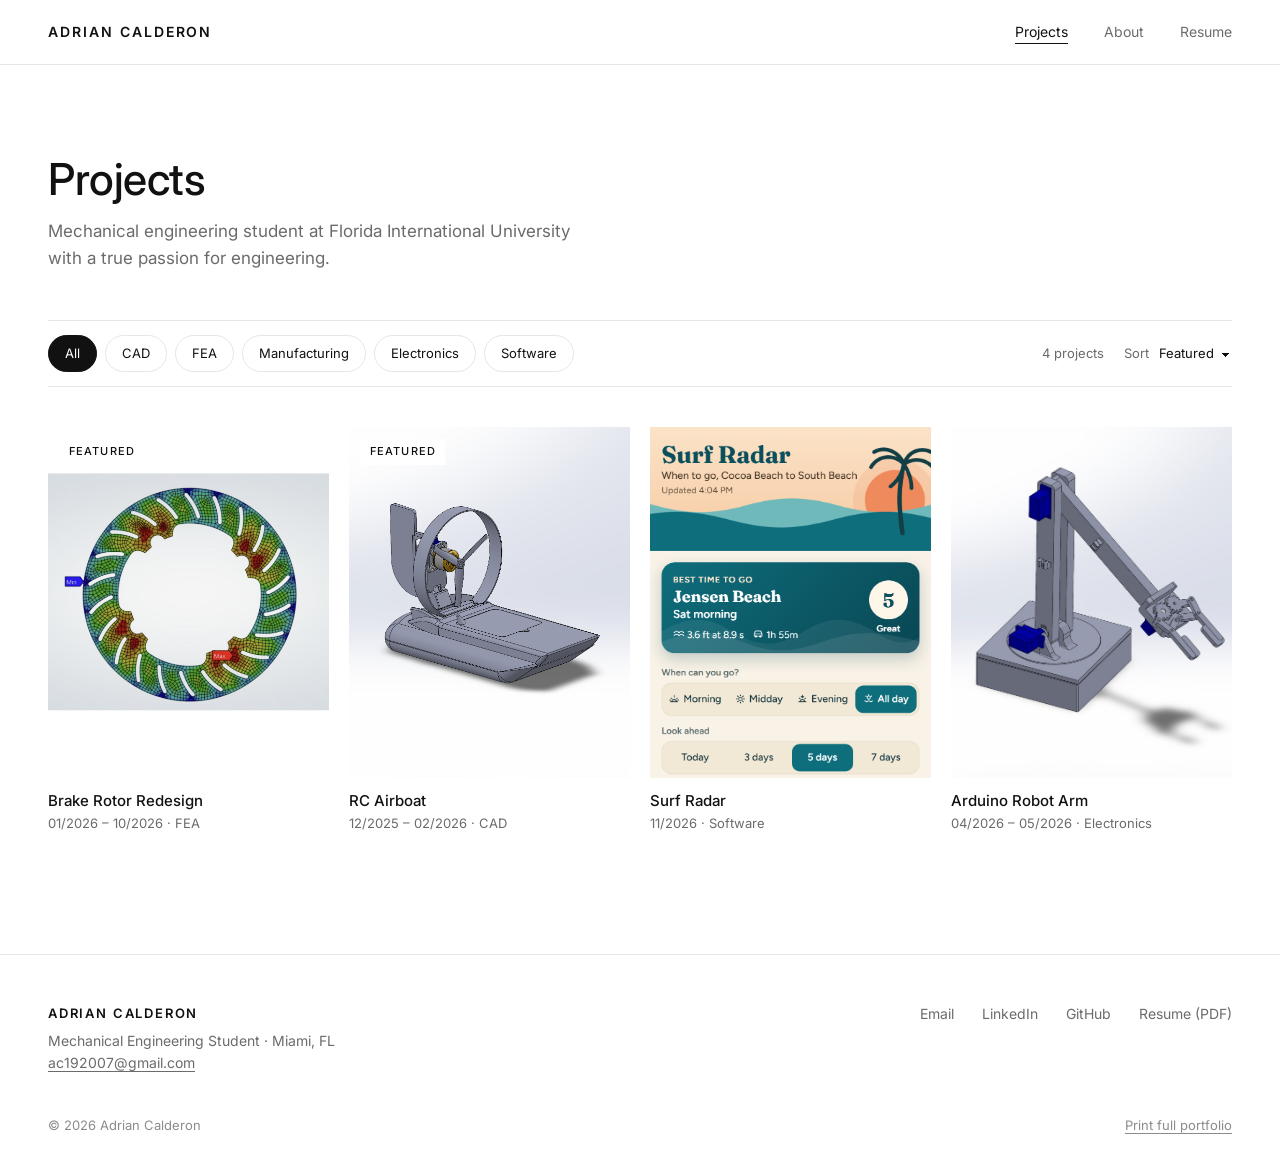
==== index.html @ 8cbf01b0 "Initial commit: mechanical engineering portfolio site Co-Authored-By: Claude Opus 5.5 <noreply@anthr" ====
<!doctype html>
<html lang="en">
<head>
  <meta charset="utf-8">
  <meta name="viewport" content="width=device-width, initial-scale=1">
  <title>Adrian Calderon · Mechanical Engineering Portfolio</title>
  <meta name="description" content="Engineering portfolio of Adrian Calderon, mechanical engineering student at Florida International University: CAD, FEA, manufacturing, electronics and software projects.">
  <meta property="og:title" content="Adrian Calderon · Mechanical Engineering Portfolio">
  <meta property="og:description" content="CAD, FEA, manufacturing, electronics and software projects.">
  <meta property="og:type" content="website">
  <link rel="icon" href="assets/favicon.svg" type="image/svg+xml">
  <link rel="preconnect" href="https://fonts.googleapis.com">
  <link rel="preconnect" href="https://fonts.gstatic.com" crossorigin>
  <link rel="stylesheet" href="https://fonts.googleapis.com/css2?family=Inter:wght@300;400;500;600&display=swap">
  <link rel="stylesheet" href="css/main.css">
  <script type="module" src="js/home.js"></script>
</head>
<body>
  <a class="skip-link" href="#main">Skip to content</a>
  <header id="site-header" class="site-header"></header>

  <main id="main" class="wrap">
    <section class="page-intro">
      <h1>Projects</h1>
      <p id="intro"></p>
    </section>

    <div class="toolbar">
      <div class="chips" id="filters" role="group" aria-label="Filter projects by skill"></div>
      <div class="toolbar-right">
        <span class="result-count" id="count" aria-live="polite"></span>
        <label class="sort">Sort
          <select id="sort">
            <option value="featured">Featured</option>
            <option value="newest">Newest</option>
          </select>
        </label>
      </div>
    </div>

    <h2 class="visually-hidden">Project list</h2>
    <ul class="grid" id="grid">
      <li class="loading">Loading projects…</li>
    </ul>
  </main>

  <footer id="site-footer" class="site-footer"></footer>
</body>
</html>
---- css/main.css ----
/* ==========================================================================
   Adrian Calderon · Portfolio
   Minimal catalog look: white space, neutral palette, thin lines.
   To change the look, start with the variables below.
   ========================================================================== */

:root {
  --bg: #ffffff;
  --text: #111111;
  --muted: #6b6b6b;      /* 5.3:1 on white, passes WCAG AA */
  --faint: #8c8c8c;
  --line: #e6e6e6;
  --surface: #f4f4f2;    /* background behind images */
  --accent: #111111;     /* buttons, active chips, focus ring */
  --accent-text: #ffffff;

  --font: "Inter", system-ui, -apple-system, "Segoe UI", Roboto, Helvetica, Arial, sans-serif;
  --wrap: 1360px;
  --gutter: clamp(16px, 4vw, 48px);
  --header-h: 64px;
  --ease: cubic-bezier(.2, .6, .2, 1);
  color-scheme: light;
}

*, *::before, *::after { box-sizing: border-box; }
html { -webkit-text-size-adjust: 100%; scroll-padding-top: calc(var(--header-h) + 16px); }
body {
  margin: 0;
  background: var(--bg);
  color: var(--text);
  font: 400 16px/1.6 var(--font);
  -webkit-font-smoothing: antialiased;
  text-rendering: optimizeLegibility;
  display: flex;
  flex-direction: column;
  min-height: 100vh;
}
main { flex: 1; }
img, svg, video { max-width: 100%; display: block; }
a { color: inherit; text-underline-offset: 3px; text-decoration-thickness: 1px; }
button, input, select { font: inherit; color: inherit; }
h1, h2, h3 { font-weight: 500; letter-spacing: -0.01em; line-height: 1.2; }
:focus-visible { outline: 2px solid var(--accent); outline-offset: 3px; }

.wrap { width: 100%; max-width: var(--wrap); margin: 0 auto; padding: 0 var(--gutter); }
.visually-hidden {
  position: absolute !important; width: 1px; height: 1px; padding: 0; margin: -1px;
  overflow: hidden; clip: rect(0 0 0 0); white-space: nowrap; border: 0;
}
.skip-link { position: absolute; left: -9999px; top: 8px; z-index: 200; background: var(--bg); padding: 8px 14px; border: 1px solid var(--text); }
.skip-link:focus { left: 16px; }

.eyebrow {
  font-size: 12px; font-weight: 500; letter-spacing: .12em; text-transform: uppercase;
  color: var(--muted); margin: 0 0 8px;
}

/* A missing image shows the neutral surface instead of a broken-image icon */
img.is-missing { visibility: hidden; }

/* ---------- Header ---------- */
.site-header {
  position: sticky; top: 0; z-index: 50;
  background: rgba(255, 255, 255, .94);
  backdrop-filter: saturate(180%) blur(8px);
  -webkit-backdrop-filter: saturate(180%) blur(8px);
  border-bottom: 1px solid var(--line);
}
.site-header .wrap { display: flex; align-items: center; justify-content: space-between; height: var(--header-h); gap: 16px; }
.brand {
  font-size: 14px; font-weight: 600; letter-spacing: .14em; text-transform: uppercase;
  text-decoration: none; white-space: nowrap;
}
.site-nav ul { display: flex; gap: clamp(16px, 3vw, 36px); list-style: none; margin: 0; padding: 0; }
.site-nav a { font-size: 14px; color: var(--muted); text-decoration: none; padding: 8px 0; transition: color .2s; }
.site-nav a:hover, .site-nav a[aria-current="page"] { color: var(--text); }
.site-nav a[aria-current="page"] { text-decoration: underline; text-underline-offset: 6px; }

/* ---------- Footer ---------- */
.site-footer { border-top: 1px solid var(--line); margin-top: 120px; padding: 48px 0 32px; font-size: 14px; }
.footer-top { display: flex; justify-content: space-between; gap: 32px; flex-wrap: wrap; }
.footer-name { font-weight: 600; letter-spacing: .14em; text-transform: uppercase; font-size: 13px; margin: 0 0 6px; }
.footer-sub { color: var(--muted); margin: 0; }
.footer-links { display: flex; flex-wrap: wrap; gap: 8px 28px; list-style: none; margin: 0; padding: 0; }
.footer-links a { text-decoration: none; color: var(--muted); }
.footer-links a:hover { color: var(--text); text-decoration: underline; }
.footer-bottom { display: flex; justify-content: space-between; gap: 16px; flex-wrap: wrap; margin-top: 40px; color: var(--faint); font-size: 13px; }
.footer-bottom a { color: var(--faint); }

/* ---------- Buttons ---------- */
.btn {
  display: inline-flex; align-items: center; justify-content: center; gap: 8px;
  min-height: 46px; padding: 0 22px;
  border: 1px solid var(--text); background: var(--bg); color: var(--text);
  font-size: 14px; font-weight: 500; letter-spacing: .02em; text-decoration: none;
  cursor: pointer; transition: background .2s, color .2s;
}
.btn:hover { background: var(--text); color: var(--bg); }
.btn-primary { background: var(--accent); color: var(--accent-text); border-color: var(--accent); }
.btn-primary:hover { background: #333; border-color: #333; color: #fff; }
.btn-block { width: 100%; }
.text-link { font-size: 14px; color: var(--muted); }
.text-link:hover { color: var(--text); }

/* ---------- Home: intro + toolbar ---------- */
.page-intro { padding: clamp(40px, 7vw, 88px) 0 clamp(28px, 4vw, 48px); }
.page-intro h1 { font-size: clamp(30px, 4vw, 44px); margin: 0 0 12px; }
.page-intro p { color: var(--muted); max-width: 560px; margin: 0; font-size: 17px; }

.toolbar {
  display: flex; align-items: center; justify-content: space-between; gap: 16px;
  border-top: 1px solid var(--line); border-bottom: 1px solid var(--line);
  padding: 14px 0; margin-bottom: 40px;
}
.chips { display: flex; gap: 8px; overflow-x: auto; scrollbar-width: none; margin: -4px; padding: 4px; }
.chips::-webkit-scrollbar { display: none; }
.chip {
  flex: none; border: 1px solid var(--line); background: var(--bg);
  border-radius: 999px; padding: 7px 16px; font-size: 13px; cursor: pointer;
  transition: border-color .2s, background .2s, color .2s;
}
.chip:hover { border-color: var(--text); }
.chip[aria-pressed="true"] { background: var(--accent); border-color: var(--accent); color: var(--accent-text); }
.toolbar-right { display: flex; align-items: center; gap: 20px; flex: none; }
.result-count { font-size: 13px; color: var(--muted); white-space: nowrap; }
.sort { display: flex; align-items: center; gap: 8px; font-size: 13px; color: var(--muted); }
.sort select {
  appearance: none; -webkit-appearance: none; border: 0; background: transparent;
  font-size: 13px; color: var(--text); padding: 6px 18px 6px 2px; cursor: pointer;
  background-image: linear-gradient(45deg, transparent 50%, currentColor 50%), linear-gradient(135deg, currentColor 50%, transparent 50%);
  background-position: right 6px top 55%, right 2px top 55%;
  background-size: 4px 4px; background-repeat: no-repeat;
}

/* ---------- Product grid + cards ---------- */
.grid { display: grid; grid-template-columns: repeat(4, minmax(0, 1fr)); gap: 48px 20px; list-style: none; margin: 0; padding: 0; }
.card a { display: block; text-decoration: none; }
.card-media { position: relative; aspect-ratio: 4 / 5; overflow: hidden; background: var(--surface); }
.card-media img {
  position: absolute; inset: 0; width: 100%; height: 100%; object-fit: cover;
  transition: transform .7s var(--ease), opacity .45s var(--ease);
}
.card-media .img-hover { opacity: 0; }
@media (hover: hover) {
  .card a:hover .img-hover, .card a:focus-visible .img-hover { opacity: 1; }
  .card a:hover .card-media img, .card a:focus-visible .card-media img { transform: scale(1.035); }
}
.card a:focus-visible { outline-offset: 6px; }
.card-badge {
  position: absolute; top: 12px; left: 12px; z-index: 1;
  background: var(--bg); padding: 4px 9px; font-size: 11px; font-weight: 500;
  letter-spacing: .1em; text-transform: uppercase;
}
.card-info { padding-top: 14px; }
.card-title { font-size: 15px; font-weight: 500; margin: 0; letter-spacing: 0; }
.card-meta { font-size: 13px; color: var(--muted); margin: 3px 0 0; }
.card a:hover .card-title { text-decoration: underline; text-underline-offset: 4px; }
.empty-state { color: var(--muted); padding: 64px 0; text-align: center; }
.grid > .loading, .grid > .empty-state { grid-column: 1 / -1; }

/* ---------- Project page ---------- */
.breadcrumb { font-size: 13px; color: var(--muted); padding: 20px 0 24px; }
.breadcrumb ol { display: flex; flex-wrap: wrap; gap: 8px; list-style: none; margin: 0; padding: 0; }
.breadcrumb li + li::before { content: "/"; margin-right: 8px; color: var(--faint); }
.breadcrumb a { text-decoration: none; }
.breadcrumb a:hover { text-decoration: underline; }

.product { display: grid; grid-template-columns: minmax(0, 7fr) minmax(0, 5fr); gap: clamp(32px, 5vw, 80px); align-items: start; }
.product-info { position: sticky; top: calc(var(--header-h) + 24px); }

/* Gallery */
.gallery-main { margin: 0; }
.gallery-stage {
  display: block; width: 100%; padding: 0; border: 0; background: var(--surface);
  aspect-ratio: 4 / 3; cursor: zoom-in; position: relative;
}
.gallery-stage img { width: 100%; height: 100%; object-fit: contain; }
.gallery-stage .zoom-hint {
  position: absolute; right: 12px; bottom: 12px; background: var(--bg);
  font-size: 12px; padding: 4px 10px; opacity: 0; transition: opacity .2s;
}
.gallery-stage:hover .zoom-hint, .gallery-stage:focus-visible .zoom-hint { opacity: 1; }
.gallery-main figcaption { font-size: 13px; color: var(--muted); margin-top: 10px; min-height: 1.6em; }
.thumbs { display: flex; gap: 10px; list-style: none; margin: 16px 0 0; padding: 4px; overflow-x: auto; }
.thumbs button {
  display: block; width: 84px; aspect-ratio: 4 / 3; padding: 0; border: 1px solid transparent;
  background: var(--surface); cursor: pointer; opacity: .55; transition: opacity .2s, border-color .2s;
}
.thumbs button:hover { opacity: 1; }
.thumbs button[aria-current="true"] { opacity: 1; border-color: var(--text); }
.thumbs img { width: 100%; height: 100%; object-fit: cover; }

/* Info column */
.product-info h1 { font-size: clamp(28px, 3.2vw, 40px); margin: 0 0 10px; line-height: 1.1; }
.product-dates { color: var(--muted); font-size: 14px; margin: 0 0 18px; }
.tag-list { display: flex; flex-wrap: wrap; gap: 6px; list-style: none; margin: 0 0 24px; padding: 0; }
.tag-list li { font-size: 12px; border: 1px solid var(--line); padding: 3px 10px; border-radius: 999px; color: #333; }
.product-summary { font-size: 16px; line-height: 1.65; margin: 0 0 32px; color: #222; }
.specs { border-top: 1px solid var(--text); margin-bottom: 32px; }
.specs h2 { font-size: 12px; font-weight: 600; letter-spacing: .12em; text-transform: uppercase; margin: 14px 0 6px; }
.specs dl { margin: 0; }
.specs dl > div { display: flex; justify-content: space-between; gap: 16px; padding: 11px 0; border-bottom: 1px solid var(--line); font-size: 14px; }
.specs dt { color: var(--muted); }
.specs dd { margin: 0; font-weight: 500; text-align: right; }
.product-actions { display: grid; gap: 10px; }
.product-links { display: grid; grid-template-columns: repeat(auto-fit, minmax(140px, 1fr)); gap: 10px; }

/* Detail sections below the fold */
.detail { margin-top: clamp(64px, 9vw, 120px); }
.detail > h2 { font-size: 22px; margin: 0 0 24px; padding-top: 20px; border-top: 1px solid var(--line); }
.detail-intro { color: var(--muted); font-size: 14px; margin: -12px 0 24px; }

.details-jump { margin: -18px 0 28px; }

/* Project body: all sections visible + sticky "On this page" menu */
.project-body {
  display: grid; grid-template-columns: 190px minmax(0, 1fr); gap: clamp(32px, 5vw, 80px);
  margin-top: clamp(56px, 7vw, 96px); padding-top: 40px; border-top: 1px solid var(--line);
}
.toc { position: sticky; top: calc(var(--header-h) + 32px); align-self: start; }
.toc-title { font-size: 12px; font-weight: 600; letter-spacing: .12em; text-transform: uppercase; margin: 0 0 12px; }
.toc ul { list-style: none; margin: 0; padding: 0; border-left: 1px solid var(--line); }
.toc a {
  display: block; padding: 7px 0 7px 16px; margin-left: -1px; border-left: 1px solid transparent;
  font-size: 14px; color: var(--muted); text-decoration: none; transition: color .2s, border-color .2s;
}
.toc a:hover { color: var(--text); }
.toc a[aria-current="true"] { color: var(--text); border-left-color: var(--text); font-weight: 500; }
.doc-section { padding-bottom: 48px; }
.doc-section + .doc-section { border-top: 1px solid var(--line); padding-top: 40px; }
.doc-section > h2 { font-size: 24px; margin: 0 0 18px; }
.prose { max-width: 70ch; color: #2b2b2b; font-size: 16px; line-height: 1.7; }
.prose p { margin: 0 0 14px; }
.prose h3 { font-size: 17px; margin: 24px 0 8px; }
.prose ul { margin: 0 0 14px; padding-left: 20px; }
.prose li { margin-bottom: 8px; }
.prose li::marker { color: var(--faint); }
.prose > :last-child { margin-bottom: 0; }

/* 3D viewer */
model-viewer {
  width: 100%; height: clamp(340px, 62vh, 620px); background: var(--surface);
  --poster-color: var(--surface); --progress-bar-color: var(--accent);
}
.model-hint { font-size: 13px; color: var(--muted); margin-top: 10px; }

/* Before / after slider */
.compare { margin: 0 0 40px; max-width: 820px; }
.compare-frame { position: relative; overflow: hidden; background: var(--surface); --pos: 50%; user-select: none; touch-action: pan-y; }
.compare-frame img { width: 100%; height: auto; pointer-events: none; }
.compare-after { position: absolute; inset: 0; height: 100% !important; object-fit: cover; clip-path: inset(0 0 0 var(--pos)); }
.compare-handle { position: absolute; top: 0; bottom: 0; left: var(--pos); width: 1px; background: var(--text); pointer-events: none; }
.compare-handle::after {
  content: "‹ ›"; position: absolute; top: 50%; left: 50%; transform: translate(-50%, -50%);
  width: 44px; height: 44px; border-radius: 50%; background: var(--bg); border: 1px solid var(--text);
  display: grid; place-items: center; font-size: 15px; letter-spacing: .1em;
}
.compare-label {
  position: absolute; top: 12px; background: var(--bg); font-size: 11px; font-weight: 500;
  letter-spacing: .1em; text-transform: uppercase; padding: 4px 9px; pointer-events: none;
}
.compare-label.before { left: 12px; }
.compare-label.after { right: 12px; }
.compare-range {
  position: absolute; inset: 0; width: 100%; height: 100%; margin: 0;
  opacity: 0; cursor: ew-resize; -webkit-appearance: none; appearance: none;
}
.compare-frame:has(.compare-range:focus-visible) .compare-handle::after { outline: 2px solid var(--accent); outline-offset: 3px; }
.compare figcaption { font-size: 13px; color: var(--muted); margin-top: 10px; }

/* Videos */
.videos { display: grid; grid-template-columns: repeat(auto-fit, minmax(min(100%, 440px), 1fr)); gap: 32px; }
.video { margin: 0; }
.video-frame { aspect-ratio: 16 / 9; background: var(--surface); }
.video-frame iframe, .video-frame video { width: 100%; height: 100%; border: 0; }
.video figcaption { font-size: 13px; color: var(--muted); margin-top: 10px; }

/* Downloads */
.downloads { list-style: none; margin: 0; padding: 0; border-top: 1px solid var(--text); }
.downloads a {
  display: flex; align-items: center; justify-content: space-between; gap: 16px;
  padding: 18px 0; border-bottom: 1px solid var(--line); text-decoration: none;
}
.downloads a:hover .dl-name { text-decoration: underline; }
.dl-name { font-weight: 500; }
.dl-meta { color: var(--muted); font-size: 13px; white-space: nowrap; }

/* More projects row */
.related { display: grid; grid-template-columns: repeat(4, minmax(0, 1fr)); gap: 24px; list-style: none; margin: 0; padding: 0; }

/* Lightbox */
.lightbox {
  width: 100vw; height: 100vh; height: 100dvh; max-width: none; max-height: none;
  margin: 0; padding: 0; border: 0; background: rgba(255, 255, 255, .985); color: var(--text);
}
.lightbox::backdrop { background: rgba(255, 255, 255, .9); }
.lightbox[open] { display: grid; grid-template-rows: auto 1fr auto; }
.lb-top { display: flex; justify-content: space-between; align-items: center; padding: 16px var(--gutter); font-size: 13px; color: var(--muted); }
.lb-stage { display: grid; grid-template-columns: auto 1fr auto; align-items: center; gap: 12px; padding: 0 var(--gutter); min-height: 0; }
.lb-stage figure { margin: 0; height: 100%; min-height: 0; display: grid; place-items: center; }
.lb-stage img { max-width: 100%; max-height: calc(100dvh - 160px); object-fit: contain; }
.lb-caption { text-align: center; font-size: 14px; color: var(--muted); padding: 16px var(--gutter) 24px; min-height: 3em; }
.icon-btn {
  width: 44px; height: 44px; border-radius: 50%; border: 1px solid var(--line); background: var(--bg);
  display: grid; place-items: center; cursor: pointer; font-size: 18px; line-height: 1; transition: border-color .2s;
}
.icon-btn:hover { border-color: var(--text); }
.icon-btn[hidden] { visibility: hidden; display: grid; }

/* ---------- About ---------- */
.about-hero {
  display: grid; grid-template-columns: 220px minmax(0, 1fr); gap: clamp(32px, 5vw, 72px); align-items: start;
  max-width: 980px; margin: 0 auto; padding-top: clamp(48px, 7vw, 96px);
}
.about-photo { margin: 0; aspect-ratio: 4 / 5; background: var(--surface); overflow: hidden; width: 100%; }
.about-photo img { width: 100%; height: 100%; object-fit: cover; }
.about-text h1 { font-size: clamp(32px, 4vw, 48px); margin: 0 0 8px; }
.about-headline { color: var(--muted); margin: 0 0 32px; }
.about-text p.bio { font-size: 17px; line-height: 1.7; margin: 0 0 18px; color: #222; max-width: 62ch; }
.about-actions { display: flex; flex-wrap: wrap; gap: 10px; margin-top: 32px; }

.about-section { display: grid; grid-template-columns: minmax(0, 3fr) minmax(0, 9fr); gap: 32px; border-top: 1px solid var(--line); padding: 32px 0; }
.about-sections { margin-top: clamp(64px, 8vw, 112px); border-bottom: 1px solid var(--line); }
.about-section h2 { font-size: 12px; font-weight: 600; letter-spacing: .12em; text-transform: uppercase; margin: 4px 0 0; }
.rows { list-style: none; margin: 0; padding: 0; }
.rows > li + li { margin-top: 28px; }
.row-head { display: flex; justify-content: space-between; gap: 16px; flex-wrap: wrap; }
.row-title { font-weight: 500; margin: 0; }
.row-sub { color: var(--muted); font-size: 14px; margin: 2px 0 0; }
.row-date { color: var(--muted); font-size: 14px; white-space: nowrap; }
.rows ul { margin: 10px 0 0; padding-left: 18px; color: #2b2b2b; font-size: 15px; }
.rows ul li { margin-bottom: 6px; }
.rows ul li::marker { color: var(--faint); }
.row-link { display: inline-block; margin-top: 6px; font-size: 14px; }
.skill-list { display: flex; flex-wrap: wrap; gap: 8px; list-style: none; margin: 0; padding: 0; }
.skill-list li { border: 1px solid var(--line); border-radius: 999px; padding: 5px 14px; font-size: 14px; }
.plain-list { margin: 0; padding-left: 18px; }
.plain-list li { margin-bottom: 8px; }

/* ---------- Status / errors ---------- */
.notice { padding: 80px 0; text-align: center; }
.notice h1 { font-size: 28px; margin: 0 0 12px; }
.notice p { color: var(--muted); margin: 0 0 24px; }
.notice code { background: var(--surface); padding: 2px 6px; font-size: 14px; }
.loading { color: var(--muted); padding: 80px 0; text-align: center; font-size: 14px; }

/* Local-only content checker (only shows on localhost) */
.content-check {
  position: fixed; left: 16px; bottom: 16px; z-index: 300; max-width: min(420px, calc(100vw - 32px));
  max-height: 50vh; overflow: auto; background: #fffbea; border: 1px solid #e0c96b;
  font-size: 12px; line-height: 1.5; padding: 12px 14px 10px; box-shadow: 0 4px 20px rgba(0,0,0,.08);
}
.content-check strong { display: block; margin-bottom: 6px; }
.content-check ul { margin: 0; padding-left: 16px; }
.content-check button { position: absolute; top: 6px; right: 8px; border: 0; background: none; cursor: pointer; font-size: 16px; }

/* ---------- Responsive ---------- */
@media (max-width: 1100px) {
  .grid { grid-template-columns: repeat(3, minmax(0, 1fr)); }
}
@media (max-width: 1024px) {
  .related { grid-template-columns: repeat(3, minmax(0, 1fr)); }
  .related > li:nth-child(4) { display: none; }
}
@media (max-width: 900px) {
  html { scroll-padding-top: calc(var(--header-h) + 72px); }
  .grid { grid-template-columns: repeat(2, minmax(0, 1fr)); gap: 40px 16px; }
  .product { grid-template-columns: minmax(0, 1fr); }
  .product-info { position: static; }
  .about-hero { grid-template-columns: minmax(0, 1fr); }
  .about-photo { max-width: 160px; }
  /* "On this page" becomes a sticky strip of chips under the header */
  .project-body { grid-template-columns: minmax(0, 1fr); gap: 24px; border-top: 0; padding-top: 0; }
  .toc {
    top: var(--header-h); z-index: 20; margin: 0 calc(-1 * var(--gutter)); padding: 10px var(--gutter);
    background: rgba(255, 255, 255, .96); border-top: 1px solid var(--line); border-bottom: 1px solid var(--line);
  }
  .toc-title { display: none; }
  .toc ul { display: flex; gap: 8px; overflow-x: auto; border-left: 0; scrollbar-width: none; }
  .toc ul::-webkit-scrollbar { display: none; }
  .toc a { border: 1px solid var(--line); border-radius: 999px; padding: 6px 14px; margin: 0; white-space: nowrap; font-size: 13px; }
  .toc a[aria-current="true"] { background: var(--accent); border-color: var(--accent); color: var(--accent-text); font-weight: 400; }
  .doc-section > h2 { font-size: 21px; }
  .about-section { grid-template-columns: minmax(0, 1fr); gap: 16px; }
  .related {
    grid-template-columns: none; grid-auto-flow: column; grid-auto-columns: 42%;
    overflow-x: auto; scroll-snap-type: x mandatory; padding-bottom: 8px;
  }
  .related > li { scroll-snap-align: start; }
  .related > li:nth-child(4) { display: block; }
}
@media (max-width: 640px) {
  .toolbar { flex-direction: column; align-items: stretch; gap: 12px; }
  .toolbar-right { justify-content: space-between; }
  .chips { margin-right: calc(-1 * var(--gutter)); padding-right: var(--gutter); }
  .site-header .wrap { gap: 10px; }
  .brand { letter-spacing: .06em; font-size: 12px; }
  .site-nav ul { gap: 14px; }
  .site-nav a { font-size: 13px; }
  .lb-stage { grid-template-columns: 1fr; padding: 0 12px; }
  .lb-stage .icon-btn { display: none; }
  .related { grid-auto-columns: 70%; }
}
@media (max-width: 560px) {
  .grid { gap: 32px 12px; }
  .card-title { font-size: 14px; }
  .card-meta { font-size: 12px; }
  .card-badge { top: 8px; left: 8px; font-size: 10px; padding: 3px 7px; }
}
@media (prefers-reduced-motion: reduce) {
  *, *::before, *::after { transition-duration: .01ms !important; animation-duration: .01ms !important; }
}

/* ---------- Basic print for Home / About (project pages use print.css) ---------- */
@media print {
  .site-header, .site-footer, .toolbar, .skip-link, .content-check, .about-actions { display: none !important; }
  .grid { grid-template-columns: repeat(3, 1fr); gap: 20px; }
  .card { break-inside: avoid; }
  a { text-decoration: none; }
}
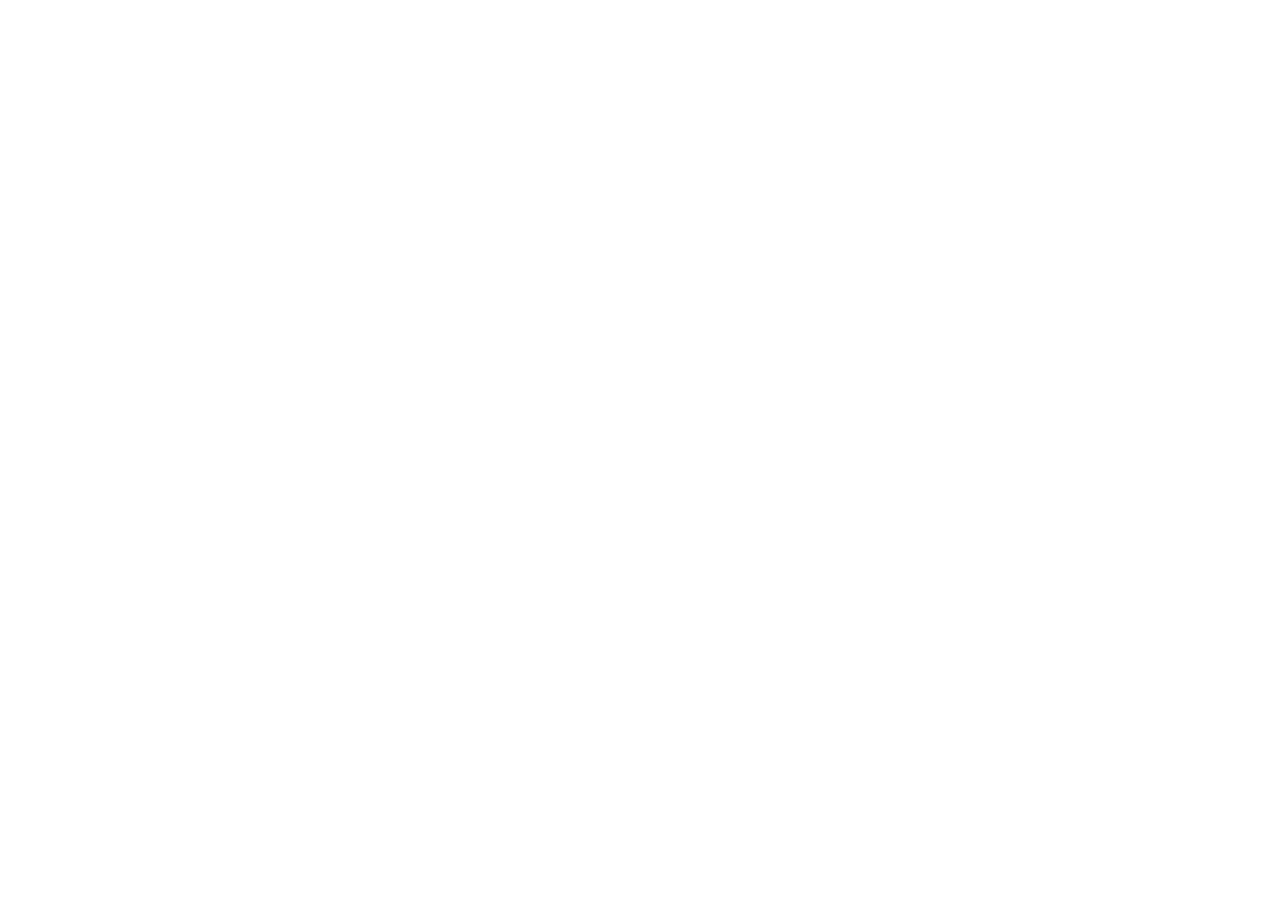
==== commit 20094f22: "Force HTTPS with an early client-side redirect on every page Co-Authored-By: Claude Opus 5.5 <norepl" ====
--- a/index.html
+++ b/index.html
@@ -2,6 +2,12 @@
 <html lang="en">
 <head>
   <meta charset="utf-8">
+  <script>
+    // Force HTTPS (backup for GitHub Pages "Enforce HTTPS"); skip local dev.
+    if (location.protocol === 'http:' && !/^(localhost|127\.0\.0\.1|\[::1\])$/.test(location.hostname)) {
+      location.replace('https:' + location.href.slice(5));
+    }
+  </script>
   <meta name="viewport" content="width=device-width, initial-scale=1">
   <title>Adrian Calderon · Mechanical Engineering Portfolio</title>
   <meta name="description" content="Engineering portfolio of Adrian Calderon, mechanical engineering student at Florida International University: CAD, FEA, manufacturing, electronics and software projects.">
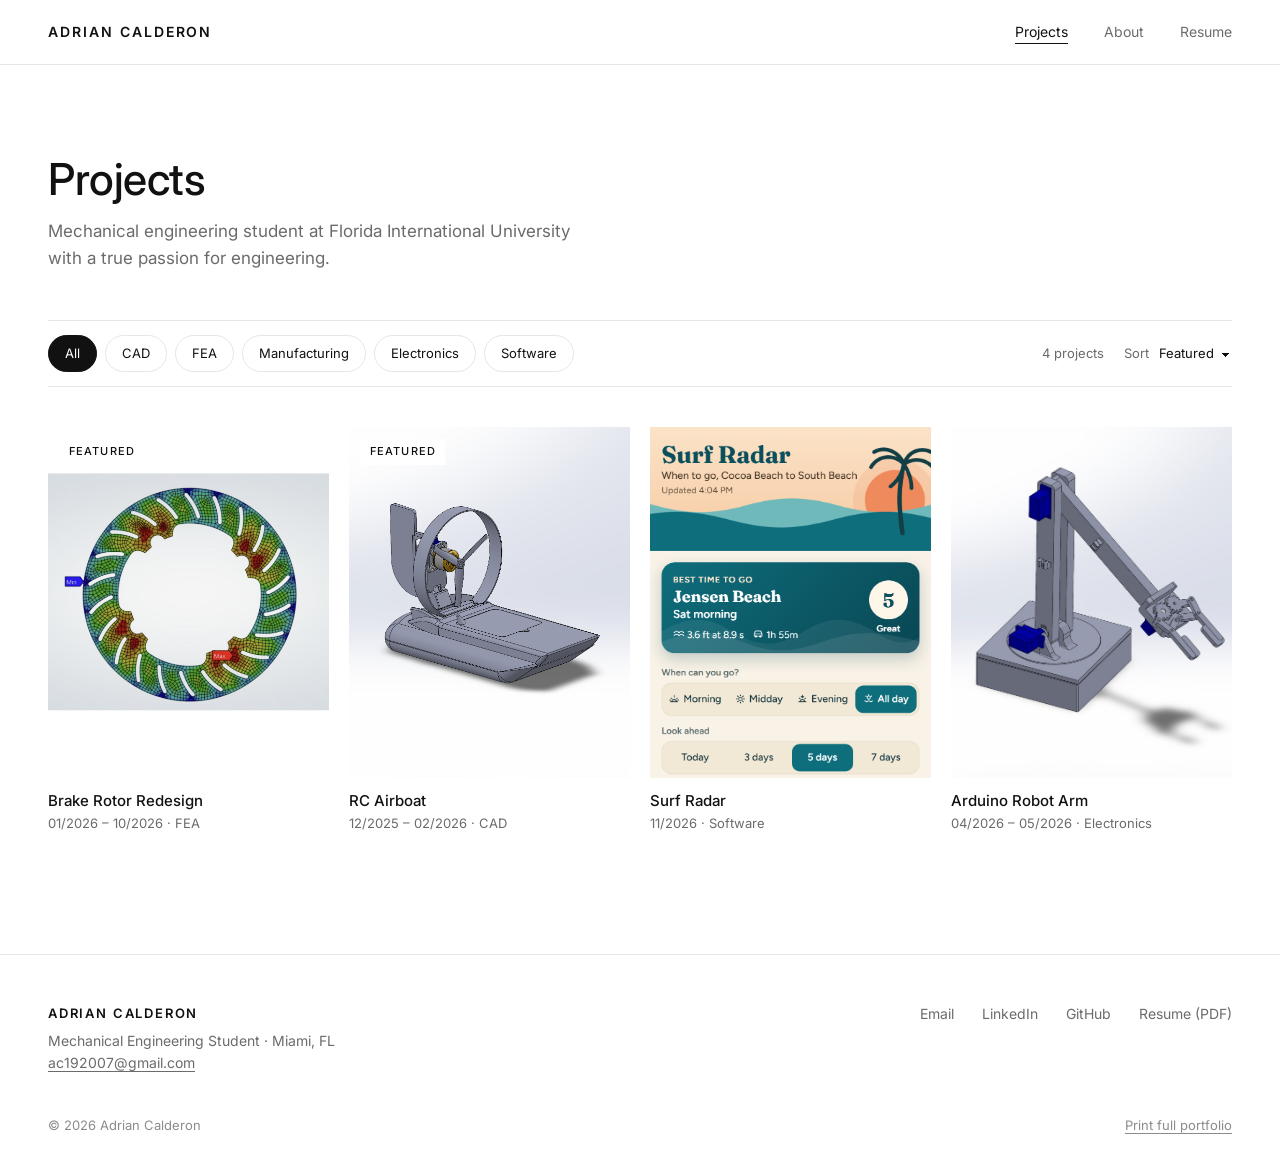
==== commit d0c6062f: "Add link preview image and Open Graph tags Co-Authored-By: Claude Opus 5.5 <noreply@anthropic.com>" ====
--- a/index.html
+++ b/index.html
@@ -2,18 +2,21 @@
 <html lang="en">
 <head>
   <meta charset="utf-8">
-  <script>
-    // Force HTTPS (backup for GitHub Pages "Enforce HTTPS"); skip local dev.
-    if (location.protocol === 'http:' && !/^(localhost|127\.0\.0\.1|\[::1\])$/.test(location.hostname)) {
-      location.replace('https:' + location.href.slice(5));
-    }
-  </script>
   <meta name="viewport" content="width=device-width, initial-scale=1">
   <title>Adrian Calderon · Mechanical Engineering Portfolio</title>
   <meta name="description" content="Engineering portfolio of Adrian Calderon, mechanical engineering student at Florida International University: CAD, FEA, manufacturing, electronics and software projects.">
+  <link rel="canonical" href="https://adrian-calderon.com/">
+  <!-- Link preview (iMessage, LinkedIn, Discord, Slack…). Image and URLs must be absolute. -->
+  <meta property="og:type" content="website">
+  <meta property="og:site_name" content="Adrian Calderon">
   <meta property="og:title" content="Adrian Calderon · Mechanical Engineering Portfolio">
-  <meta property="og:description" content="CAD, FEA, manufacturing, electronics and software projects.">
-  <meta property="og:type" content="website">
+  <meta property="og:description" content="Mechanical engineering student at Florida International University. CAD, FEA, manufacturing, electronics and software projects.">
+  <meta property="og:url" content="https://adrian-calderon.com/">
+  <meta property="og:image" content="https://adrian-calderon.com/assets/og-image.jpg">
+  <meta property="og:image:width" content="1200">
+  <meta property="og:image:height" content="630">
+  <meta property="og:image:alt" content="Adrian Calderon, Mechanical Engineering Portfolio">
+  <meta name="twitter:card" content="summary_large_image">
   <link rel="icon" href="assets/favicon.svg" type="image/svg+xml">
   <link rel="preconnect" href="https://fonts.googleapis.com">
   <link rel="preconnect" href="https://fonts.gstatic.com" crossorigin>
